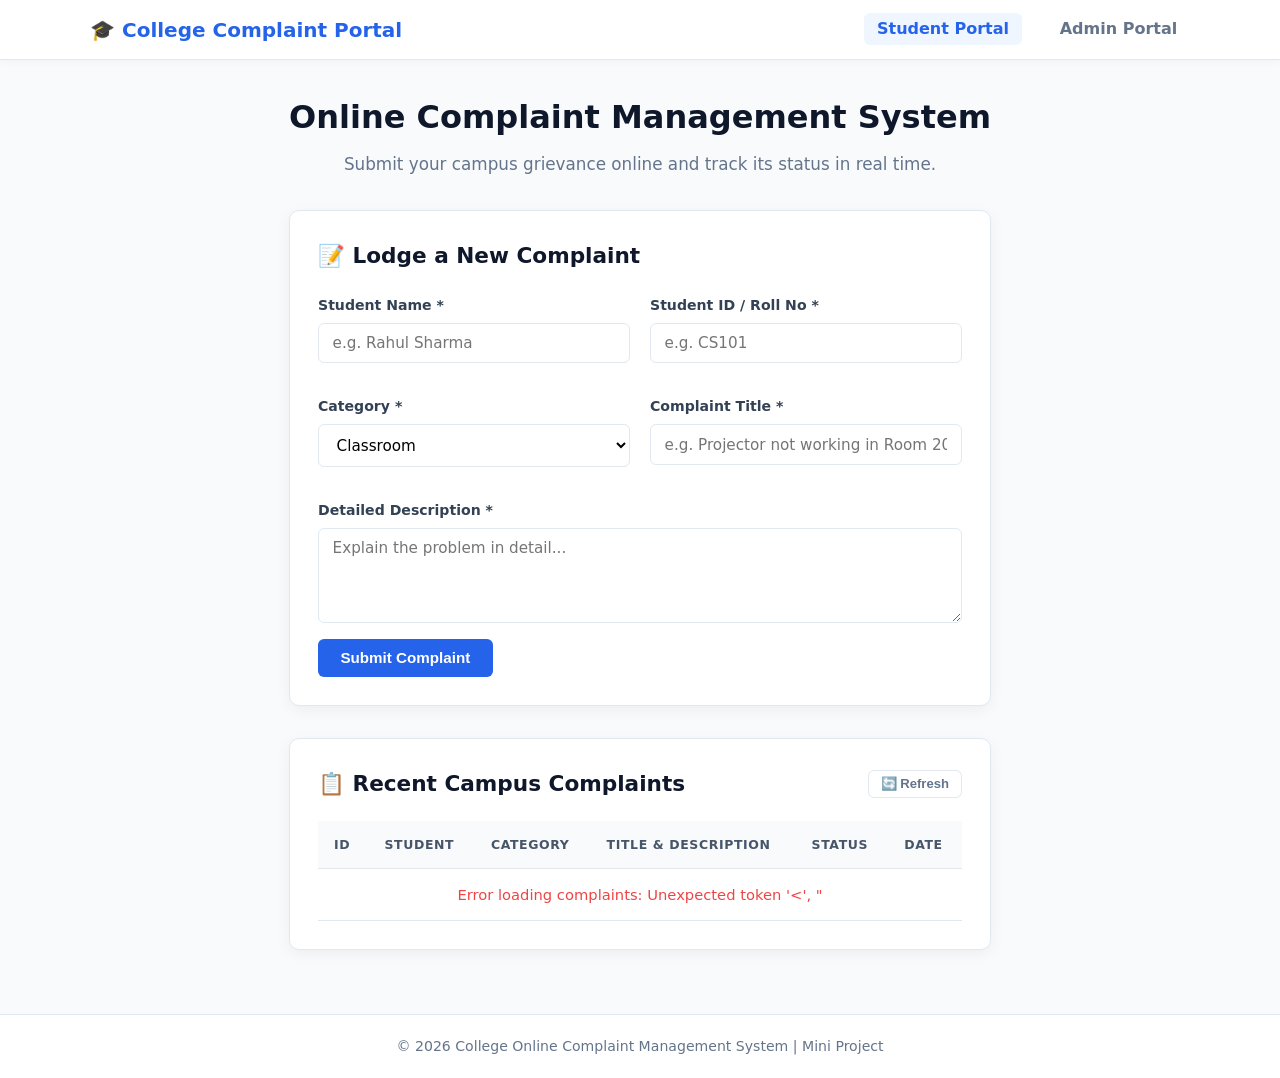
==== index.html @ f193654a "Initial commit - Mini Project Online Complaint Management System" ====
<!DOCTYPE html>
<html lang="en">
<head>
    <meta charset="UTF-8">
    <meta name="viewport" content="width=device-width, initial-scale=1.0">
    <title>Student Complaint Portal - Mini Project</title>
    <link rel="stylesheet" href="style.css">
</head>
<body>
    <!-- Top Navigation -->
    <header class="navbar">
        <div class="nav-container">
            <div class="logo">🎓 College Complaint Portal</div>
            <nav class="nav-links">
                <a href="index.html" class="active">Student Portal</a>
                <a href="admin.html">Admin Portal</a>
            </nav>
        </div>
    </header>

    <main class="container">
        <!-- Hero Title -->
        <section class="hero-section">
            <h1>Online Complaint Management System</h1>
            <p>Submit your campus grievance online and track its status in real time.</p>
        </section>

        <!-- Complaint Submission Form -->
        <section class="card form-card">
            <h2>📝 Lodge a New Complaint</h2>
            <form id="complaintForm">
                <div class="form-row">
                    <div class="form-group">
                        <label for="student_name">Student Name *</label>
                        <input type="text" id="student_name" placeholder="e.g. Rahul Sharma" required>
                    </div>
                    <div class="form-group">
                        <label for="student_id">Student ID / Roll No *</label>
                        <input type="text" id="student_id" placeholder="e.g. CS101" required>
                    </div>
                </div>

                <div class="form-row">
                    <div class="form-group">
                        <label for="category">Category *</label>
                        <select id="category" required>
                            <option value="Classroom">Classroom</option>
                            <option value="Laboratory">Laboratory</option>
                            <option value="Hostel">Hostel</option>
                            <option value="Library">Library</option>
                            <option value="Wi-Fi / Internet">Wi-Fi / Internet</option>
                            <option value="Canteen">Canteen</option>
                            <option value="Other">Other</option>
                        </select>
                    </div>
                    <div class="form-group">
                        <label for="title">Complaint Title *</label>
                        <input type="text" id="title" placeholder="e.g. Projector not working in Room 204" required>
                    </div>
                </div>

                <div class="form-group">
                    <label for="description">Detailed Description *</label>
                    <textarea id="description" rows="4" placeholder="Explain the problem in detail..." required></textarea>
                </div>

                <button type="submit" class="btn btn-primary" id="submitBtn">Submit Complaint</button>
                <div id="formMessage" class="message-box"></div>
            </form>
        </section>

        <!-- Live Complaints List -->
        <section class="card table-card">
            <div class="table-header">
                <h2>📋 Recent Campus Complaints</h2>
                <button class="btn btn-sm btn-outline" onclick="loadComplaints()">🔄 Refresh</button>
            </div>
            
            <div class="table-responsive">
                <table>
                    <thead>
                        <tr>
                            <th>ID</th>
                            <th>Student</th>
                            <th>Category</th>
                            <th>Title & Description</th>
                            <th>Status</th>
                            <th>Date</th>
                        </tr>
                    </thead>
                    <tbody id="complaintsTableBody">
                        <tr>
                            <td colspan="6" class="text-center">Loading complaints from database...</td>
                        </tr>
                    </tbody>
                </table>
            </div>
        </section>
    </main>

    <footer class="footer">
        <p>&copy; 2026 College Online Complaint Management System | Mini Project</p>
    </footer>

    <script src="script.js"></script>
</body>
</html>
---- style.css ----
/* ==========================================================
   Mini Project: Online Complaint Management System
   Clean, Responsive, Modern Stylesheet
   ========================================================== */

:root {
    --primary: #2563eb;
    --primary-hover: #1d4ed8;
    --dark: #0f172a;
    --text: #1e293b;
    --text-muted: #64748b;
    --bg: #f8fafc;
    --card-bg: #ffffff;
    --border: #e2e8f0;
    --radius: 10px;
    --shadow: 0 4px 15px rgba(0, 0, 0, 0.05);

    /* Status Colors */
    --pending-bg: #fef3c7;
    --pending-text: #92400e;
    --pending-border: #fde68a;

    --progress-bg: #dbeafe;
    --progress-text: #1e40af;
    --progress-border: #bfdbfe;

    --resolved-bg: #dcfce7;
    --resolved-text: #166534;
    --resolved-border: #bbf7d0;
}

* {
    box-sizing: border-box;
    margin: 0;
    padding: 0;
}

body {
    font-family: system-ui, -apple-system, BlinkMacSystemFont, "Segoe UI", Roboto, sans-serif;
    background-color: var(--bg);
    color: var(--text);
    line-height: 1.6;
    min-height: 100vh;
    display: flex;
    flex-direction: column;
}

/* Navbar */
.navbar {
    background-color: #ffffff;
    border-bottom: 1px solid var(--border);
    padding: 0.85rem 1.5rem;
    box-shadow: 0 2px 8px rgba(0, 0, 0, 0.03);
}

.navbar-admin {
    background: #0f172a;
    color: white;
}

.nav-container {
    max-width: 1100px;
    margin: 0 auto;
    display: flex;
    justify-content: space-between;
    align-items: center;
}

.logo {
    font-size: 1.25rem;
    font-weight: 700;
    color: var(--primary);
}

.navbar-admin .logo {
    color: #38bdf8;
}

.nav-links a {
    text-decoration: none;
    color: var(--text-muted);
    font-weight: 600;
    margin-left: 1.25rem;
    padding: 0.4rem 0.8rem;
    border-radius: 6px;
    transition: all 0.2s ease;
}

.navbar-admin .nav-links a {
    color: #94a3b8;
}

.nav-links a:hover,
.nav-links a.active {
    color: var(--primary);
    background-color: #eff6ff;
}

.navbar-admin .nav-links a:hover,
.navbar-admin .nav-links a.active {
    color: white;
    background-color: #1e293b;
}

/* Layout */
.container {
    max-width: 1100px;
    margin: 2rem auto;
    padding: 0 1rem;
    flex-grow: 1;
}

/* Hero Section */
.hero-section {
    text-align: center;
    margin-bottom: 2rem;
}

.hero-section h1 {
    font-size: 2rem;
    font-weight: 800;
    color: var(--dark);
    margin-bottom: 0.5rem;
}

.hero-section p {
    color: var(--text-muted);
    font-size: 1.05rem;
}

/* Cards */
.card {
    background: var(--card-bg);
    border: 1px solid var(--border);
    border-radius: var(--radius);
    padding: 1.75rem;
    margin-bottom: 2rem;
    box-shadow: var(--shadow);
}

.card h2 {
    font-size: 1.35rem;
    font-weight: 700;
    color: var(--dark);
    margin-bottom: 1.25rem;
}

/* Forms */
.form-row {
    display: flex;
    gap: 1.25rem;
    margin-bottom: 1rem;
}

.form-group {
    flex: 1;
    display: flex;
    flex-direction: column;
    margin-bottom: 1rem;
}

label {
    font-size: 0.88rem;
    font-weight: 600;
    margin-bottom: 0.4rem;
    color: #334155;
}

input, select, textarea {
    width: 100%;
    padding: 0.65rem 0.85rem;
    border: 1px solid var(--border);
    border-radius: 6px;
    font-size: 0.95rem;
    font-family: inherit;
    background-color: #ffffff;
    transition: border-color 0.2s, box-shadow 0.2s;
}

input:focus, select:focus, textarea:focus {
    outline: none;
    border-color: var(--primary);
    box-shadow: 0 0 0 3px rgba(37, 99, 235, 0.15);
}

/* Buttons */
.btn {
    display: inline-block;
    padding: 0.65rem 1.4rem;
    font-size: 0.95rem;
    font-weight: 600;
    border-radius: 6px;
    border: none;
    cursor: pointer;
    text-decoration: none;
    transition: all 0.2s ease;
}

.btn-primary {
    background-color: var(--primary);
    color: white;
}

.btn-primary:hover {
    background-color: var(--primary-hover);
}

.btn-sm {
    padding: 0.35rem 0.75rem;
    font-size: 0.82rem;
}

.btn-outline {
    background: transparent;
    border: 1px solid var(--border);
    color: var(--text-muted);
}

.btn-outline:hover {
    background: #f1f5f9;
    color: var(--dark);
}

.btn-danger {
    background: #ef4444;
    color: white;
}

.btn-danger:hover {
    background: #dc2626;
}

/* Message Box */
.message-box {
    margin-top: 1rem;
    padding: 0.75rem 1rem;
    border-radius: 6px;
    display: none;
    font-size: 0.9rem;
    font-weight: 500;
}

.message-box.success {
    display: block;
    background-color: var(--resolved-bg);
    color: var(--resolved-text);
    border: 1px solid var(--resolved-border);
}

.message-box.error {
    display: block;
    background-color: #fee2e2;
    color: #991b1b;
    border: 1px solid #fecaca;
}

/* Tables */
.table-header {
    display: flex;
    justify-content: space-between;
    align-items: center;
    margin-bottom: 1.25rem;
    flex-wrap: wrap;
    gap: 0.75rem;
}

.table-header h2 {
    margin-bottom: 0;
}

.table-responsive {
    overflow-x: auto;
}

table {
    width: 100%;
    border-collapse: collapse;
    font-size: 0.92rem;
    text-align: left;
}

th, td {
    padding: 0.85rem 1rem;
    border-bottom: 1px solid var(--border);
    vertical-align: middle;
}

th {
    background-color: #f8fafc;
    font-weight: 600;
    color: #475569;
    text-transform: uppercase;
    font-size: 0.78rem;
    letter-spacing: 0.05em;
}

tbody tr:hover {
    background-color: #f8fafc;
}

/* Status Badges */
.badge {
    display: inline-block;
    padding: 0.28rem 0.65rem;
    font-size: 0.8rem;
    font-weight: 600;
    border-radius: 20px;
    text-transform: uppercase;
    letter-spacing: 0.02em;
}

.badge-pending {
    background-color: var(--pending-bg);
    color: var(--pending-text);
    border: 1px solid var(--pending-border);
}

.badge-in-progress,
.badge-progress {
    background-color: var(--progress-bg);
    color: var(--progress-text);
    border: 1px solid var(--progress-border);
}

.badge-resolved {
    background-color: var(--resolved-bg);
    color: var(--resolved-text);
    border: 1px solid var(--resolved-border);
}

/* Statistics Grid */
.stats-grid {
    display: grid;
    grid-template-columns: repeat(auto-fit, minmax(200px, 1fr));
    gap: 1.25rem;
    margin-bottom: 2rem;
}

.stat-card {
    background: white;
    border: 1px solid var(--border);
    border-radius: var(--radius);
    padding: 1.25rem;
    text-align: center;
    box-shadow: var(--shadow);
}

.stat-num {
    display: block;
    font-size: 2rem;
    font-weight: 800;
    color: var(--dark);
}

.stat-label {
    font-size: 0.85rem;
    font-weight: 600;
    color: var(--text-muted);
    text-transform: uppercase;
}

.stat-pending .stat-num { color: #d97706; }
.stat-progress .stat-num { color: #2563eb; }
.stat-resolved .stat-num { color: #16a34a; }

/* Filter group */
.filter-group {
    display: flex;
    align-items: center;
    gap: 0.5rem;
}

.filter-group select {
    width: auto;
    padding: 0.35rem 0.6rem;
    font-size: 0.85rem;
}

/* Footer */
.footer {
    background: #ffffff;
    border-top: 1px solid var(--border);
    text-align: center;
    padding: 1.25rem;
    color: var(--text-muted);
    font-size: 0.88rem;
    margin-top: auto;
}

.text-center { text-align: center; }

/* Mobile Responsive */
@media (max-width: 768px) {
    .form-row {
        flex-direction: column;
        gap: 0;
    }

    .table-header {
        flex-direction: column;
        align-items: flex-start;
    }

    .filter-group {
        width: 100%;
        justify-content: space-between;
    }
}
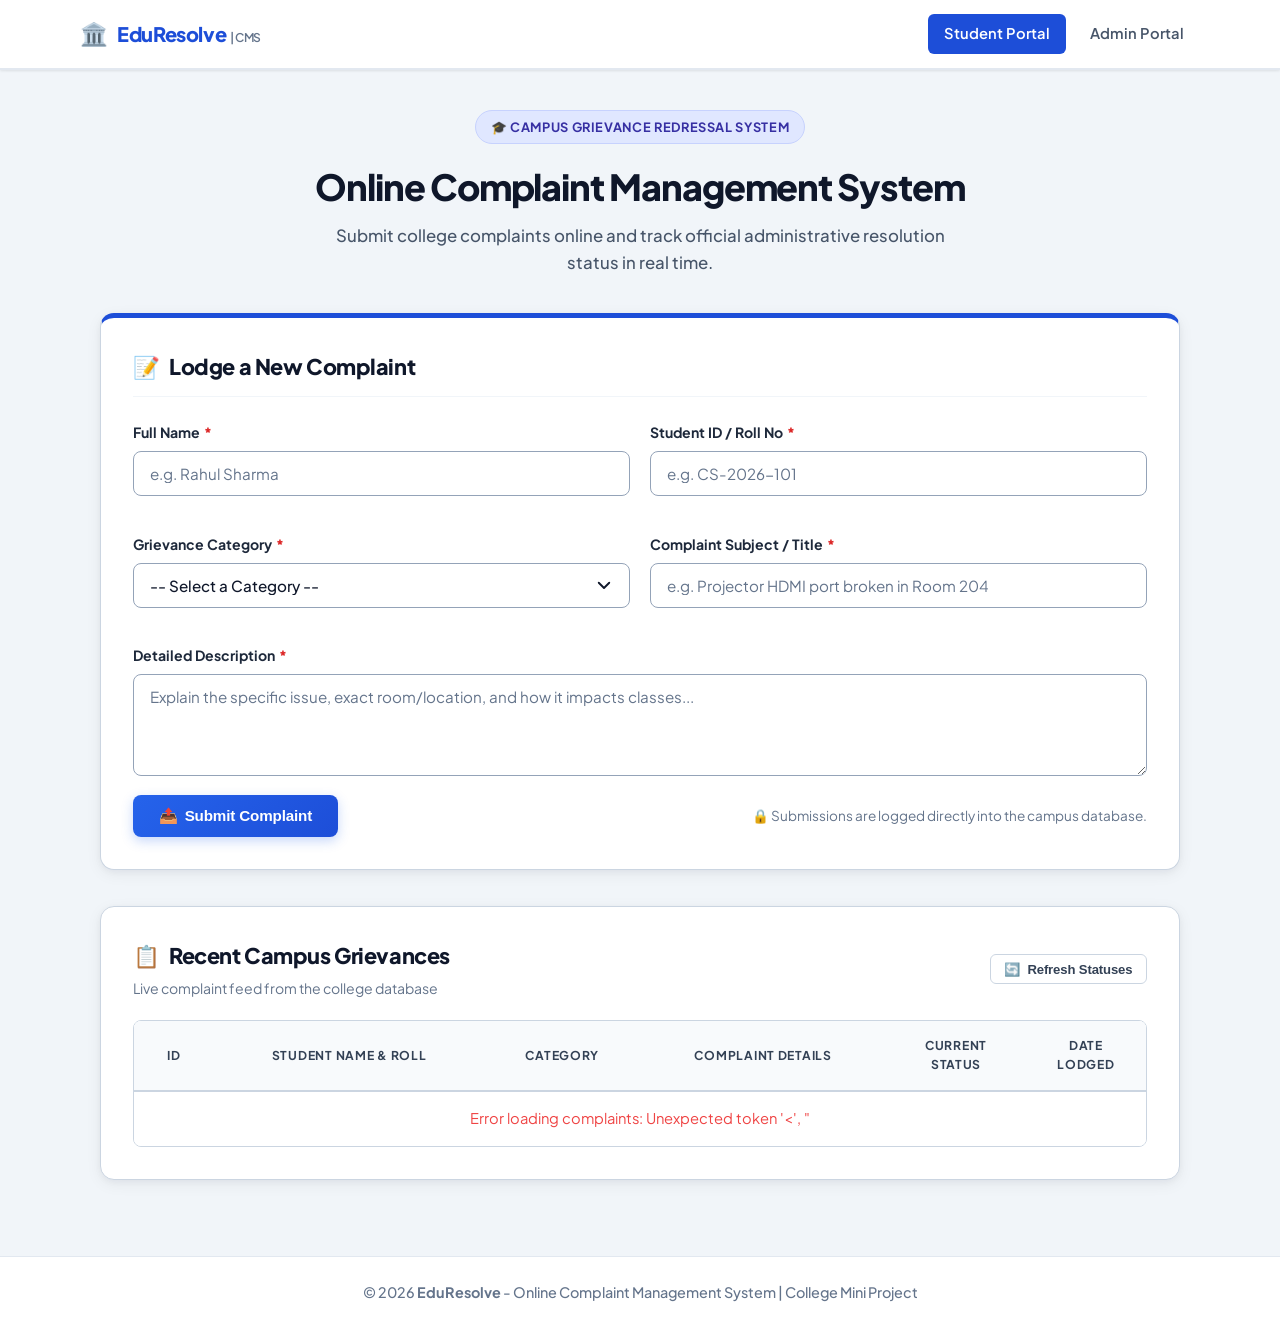
==== commit 3ef60661: "Enhance UI with high-contrast, professional college theme and readable form controls" ====
--- a/index.html
+++ b/index.html
@@ -3,14 +3,17 @@
 <head>
     <meta charset="UTF-8">
     <meta name="viewport" content="width=device-width, initial-scale=1.0">
-    <title>Student Complaint Portal - Mini Project</title>
+    <title>Student Complaint Portal - EduResolve</title>
     <link rel="stylesheet" href="style.css">
 </head>
 <body>
-    <!-- Top Navigation -->
+    <!-- Top Navigation Bar -->
     <header class="navbar">
         <div class="nav-container">
-            <div class="logo">🎓 College Complaint Portal</div>
+            <a href="index.html" class="logo">
+                <span class="logo-icon">🏛️</span>
+                <span>EduResolve <small style="font-size:0.75rem; color:#64748b; font-weight:600;">| CMS</small></span>
+            </a>
             <nav class="nav-links">
                 <a href="index.html" class="active">Student Portal</a>
                 <a href="admin.html">Admin Portal</a>
@@ -19,78 +22,102 @@
     </header>
 
     <main class="container">
-        <!-- Hero Title -->
+        <!-- Page Title & Header -->
         <section class="hero-section">
+            <div class="institution-pill">🎓 Campus Grievance Redressal System</div>
             <h1>Online Complaint Management System</h1>
-            <p>Submit your campus grievance online and track its status in real time.</p>
+            <p>Submit college complaints online and track official administrative resolution status in real time.</p>
         </section>
 
-        <!-- Complaint Submission Form -->
-        <section class="card form-card">
-            <h2>📝 Lodge a New Complaint</h2>
+        <!-- Complaint Submission Form Card -->
+        <section class="card card-accent-primary">
+            <h2 class="card-title">
+                <span>📝</span> Lodge a New Complaint
+            </h2>
+            
             <form id="complaintForm">
                 <div class="form-row">
                     <div class="form-group">
-                        <label for="student_name">Student Name *</label>
-                        <input type="text" id="student_name" placeholder="e.g. Rahul Sharma" required>
+                        <label for="student_name">Full Name <span class="req-star">*</span></label>
+                        <input type="text" id="student_name" placeholder="e.g. Rahul Sharma" required autocomplete="name">
                     </div>
                     <div class="form-group">
-                        <label for="student_id">Student ID / Roll No *</label>
-                        <input type="text" id="student_id" placeholder="e.g. CS101" required>
+                        <label for="student_id">Student ID / Roll No <span class="req-star">*</span></label>
+                        <input type="text" id="student_id" placeholder="e.g. CS-2026-101" required>
                     </div>
                 </div>
 
                 <div class="form-row">
                     <div class="form-group">
-                        <label for="category">Category *</label>
+                        <label for="category">Grievance Category <span class="req-star">*</span></label>
                         <select id="category" required>
-                            <option value="Classroom">Classroom</option>
-                            <option value="Laboratory">Laboratory</option>
-                            <option value="Hostel">Hostel</option>
-                            <option value="Library">Library</option>
-                            <option value="Wi-Fi / Internet">Wi-Fi / Internet</option>
-                            <option value="Canteen">Canteen</option>
-                            <option value="Other">Other</option>
+                            <option value="" disabled selected>-- Select a Category --</option>
+                            <option value="Classroom">Classroom Infrastructure</option>
+                            <option value="Laboratory">Laboratory Equipment</option>
+                            <option value="Hostel">Hostel Maintenance</option>
+                            <option value="Library">Library & Reading Room</option>
+                            <option value="Wi-Fi / Internet">Wi-Fi / Internet Connectivity</option>
+                            <option value="Canteen">Canteen & Cafeteria</option>
+                            <option value="Transport">Campus Transport</option>
+                            <option value="Examination">Examination & Academics</option>
+                            <option value="Other">Other Campus Issue</option>
                         </select>
                     </div>
                     <div class="form-group">
-                        <label for="title">Complaint Title *</label>
-                        <input type="text" id="title" placeholder="e.g. Projector not working in Room 204" required>
+                        <label for="title">Complaint Subject / Title <span class="req-star">*</span></label>
+                        <input type="text" id="title" placeholder="e.g. Projector HDMI port broken in Room 204" required>
                     </div>
                 </div>
 
                 <div class="form-group">
-                    <label for="description">Detailed Description *</label>
-                    <textarea id="description" rows="4" placeholder="Explain the problem in detail..." required></textarea>
+                    <label for="description">Detailed Description <span class="req-star">*</span></label>
+                    <textarea id="description" rows="4" placeholder="Explain the specific issue, exact room/location, and how it impacts classes..." required></textarea>
                 </div>
 
-                <button type="submit" class="btn btn-primary" id="submitBtn">Submit Complaint</button>
+                <div style="display:flex; justify-content:space-between; align-items:center; margin-top:0.5rem; flex-wrap:wrap; gap:1rem;">
+                    <button type="submit" class="btn btn-primary" id="submitBtn">
+                        <span>📤</span> Submit Complaint
+                    </button>
+                    <span style="font-size:0.85rem; color:#64748b;">
+                        🔒 Submissions are logged directly into the campus database.
+                    </span>
+                </div>
+
                 <div id="formMessage" class="message-box"></div>
             </form>
         </section>
 
-        <!-- Live Complaints List -->
-        <section class="card table-card">
+        <!-- Live Complaints List Card -->
+        <section class="card">
             <div class="table-header">
-                <h2>📋 Recent Campus Complaints</h2>
-                <button class="btn btn-sm btn-outline" onclick="loadComplaints()">🔄 Refresh</button>
+                <div>
+                    <h2 class="card-title" style="margin-bottom:0.25rem; border:none; padding:0;">
+                        <span>📋</span> Recent Campus Grievances
+                    </h2>
+                    <p style="font-size:0.88rem; color:#64748b; margin-top:0.25rem;">Live complaint feed from the college database</p>
+                </div>
+                <button class="btn btn-sm btn-outline" onclick="loadComplaints()">
+                    <span>🔄</span> Refresh Statuses
+                </button>
             </div>
             
             <div class="table-responsive">
                 <table>
                     <thead>
                         <tr>
-                            <th>ID</th>
-                            <th>Student</th>
+                            <th style="width: 80px;">ID</th>
+                            <th>Student Name & Roll</th>
                             <th>Category</th>
-                            <th>Title & Description</th>
-                            <th>Status</th>
-                            <th>Date</th>
+                            <th>Complaint Details</th>
+                            <th style="width: 140px;">Current Status</th>
+                            <th style="width: 120px;">Date Lodged</th>
                         </tr>
                     </thead>
                     <tbody id="complaintsTableBody">
                         <tr>
-                            <td colspan="6" class="text-center">Loading complaints from database...</td>
+                            <td colspan="6" class="text-center" style="padding:2.5rem; color:#64748b;">
+                                Loading complaints from database...
+                            </td>
                         </tr>
                     </tbody>
                 </table>
@@ -99,7 +126,7 @@
     </main>
 
     <footer class="footer">
-        <p>&copy; 2026 College Online Complaint Management System | Mini Project</p>
+        <p>&copy; 2026 <strong>EduResolve</strong> - Online Complaint Management System | College Mini Project</p>
     </footer>
 
     <script src="script.js"></script>
--- a/style.css
+++ b/style.css
@@ -1,32 +1,40 @@
 /* ==========================================================
-   Mini Project: Online Complaint Management System
-   Clean, Responsive, Modern Stylesheet
+   COLLEGE ONLINE COMPLAINT MANAGEMENT SYSTEM
+   Professional High-Contrast UI Stylesheet
    ========================================================== */
 
+@import url('https://fonts.googleapis.com/css2?family=Plus+Jakarta+Sans:wght@400;500;600;700;800&display=swap');
+
 :root {
-    --primary: #2563eb;
-    --primary-hover: #1d4ed8;
-    --dark: #0f172a;
-    --text: #1e293b;
-    --text-muted: #64748b;
-    --bg: #f8fafc;
+    --primary: #1d4ed8;            /* Solid Deep Blue */
+    --primary-hover: #1e40af;
+    --primary-light: #eff6ff;
+    --dark: #0f172a;               /* Slate 900 for dark text */
+    --text-main: #0f172a;          /* 100% opaque dark text */
+    --text-muted: #475569;         /* Slate 600 - High contrast readable */
+    --bg-page: #f1f5f9;            /* Crisp light slate background */
     --card-bg: #ffffff;
-    --border: #e2e8f0;
-    --radius: 10px;
-    --shadow: 0 4px 15px rgba(0, 0, 0, 0.05);
-
-    /* Status Colors */
-    --pending-bg: #fef3c7;
-    --pending-text: #92400e;
-    --pending-border: #fde68a;
-
-    --progress-bg: #dbeafe;
-    --progress-text: #1e40af;
-    --progress-border: #bfdbfe;
-
-    --resolved-bg: #dcfce7;
-    --resolved-text: #166534;
-    --resolved-border: #bbf7d0;
+    --border-color: #cbd5e1;       /* Solid crisp border */
+    --border-focus: #2563eb;
+    --radius-lg: 14px;
+    --radius-md: 8px;
+    --radius-sm: 6px;
+    --shadow-sm: 0 1px 3px rgba(0,0,0,0.06), 0 1px 2px rgba(0,0,0,0.04);
+    --shadow-md: 0 4px 16px rgba(15, 23, 42, 0.06), 0 2px 6px rgba(15, 23, 42, 0.04);
+    --shadow-lg: 0 10px 30px rgba(15, 23, 42, 0.08);
+
+    /* High-contrast status badges */
+    --status-pending-bg: #fef3c7;
+    --status-pending-text: #92400e;
+    --status-pending-border: #f59e0b;
+
+    --status-progress-bg: #dbeafe;
+    --status-progress-text: #1e40af;
+    --status-progress-border: #3b82f6;
+
+    --status-resolved-bg: #dcfce7;
+    --status-resolved-text: #14532d;
+    --status-resolved-border: #22c55e;
 }
 
 * {
@@ -36,30 +44,36 @@
 }
 
 body {
-    font-family: system-ui, -apple-system, BlinkMacSystemFont, "Segoe UI", Roboto, sans-serif;
-    background-color: var(--bg);
-    color: var(--text);
+    font-family: 'Plus Jakarta Sans', system-ui, -apple-system, sans-serif;
+    background-color: var(--bg-page);
+    color: var(--text-main);
     line-height: 1.6;
     min-height: 100vh;
     display: flex;
     flex-direction: column;
-}
-
-/* Navbar */
+    -webkit-font-smoothing: antialiased;
+}
+
+/* -------------------------------------------------------------
+   Navigation Bar
+------------------------------------------------------------- */
 .navbar {
-    background-color: #ffffff;
-    border-bottom: 1px solid var(--border);
-    padding: 0.85rem 1.5rem;
-    box-shadow: 0 2px 8px rgba(0, 0, 0, 0.03);
+    background: #ffffff;
+    border-bottom: 2px solid #e2e8f0;
+    padding: 0.9rem 1.5rem;
+    box-shadow: var(--shadow-sm);
+    position: sticky;
+    top: 0;
+    z-index: 100;
 }
 
 .navbar-admin {
     background: #0f172a;
-    color: white;
+    border-bottom: 2px solid #1e293b;
 }
 
 .nav-container {
-    max-width: 1100px;
+    max-width: 1120px;
     margin: 0 auto;
     display: flex;
     justify-content: space-between;
@@ -67,298 +81,460 @@
 }
 
 .logo {
+    display: flex;
+    align-items: center;
+    gap: 0.6rem;
     font-size: 1.25rem;
-    font-weight: 700;
+    font-weight: 800;
     color: var(--primary);
+    text-decoration: none;
+    letter-spacing: -0.02em;
+}
+
+.logo-icon {
+    font-size: 1.4rem;
 }
 
 .navbar-admin .logo {
     color: #38bdf8;
+}
+
+.nav-links {
+    display: flex;
+    gap: 0.5rem;
 }
 
 .nav-links a {
     text-decoration: none;
     color: var(--text-muted);
     font-weight: 600;
-    margin-left: 1.25rem;
-    padding: 0.4rem 0.8rem;
-    border-radius: 6px;
-    transition: all 0.2s ease;
+    font-size: 0.92rem;
+    padding: 0.5rem 1rem;
+    border-radius: var(--radius-sm);
+    transition: all 0.15s ease;
+}
+
+.nav-links a:hover {
+    color: var(--primary);
+    background: var(--primary-light);
+}
+
+.nav-links a.active {
+    color: #ffffff;
+    background: var(--primary);
 }
 
 .navbar-admin .nav-links a {
     color: #94a3b8;
 }
 
-.nav-links a:hover,
-.nav-links a.active {
-    color: var(--primary);
-    background-color: #eff6ff;
-}
-
-.navbar-admin .nav-links a:hover,
+.navbar-admin .nav-links a:hover {
+    color: #ffffff;
+    background: #1e293b;
+}
+
 .navbar-admin .nav-links a.active {
-    color: white;
-    background-color: #1e293b;
-}
-
-/* Layout */
+    color: #ffffff;
+    background: #0284c7;
+}
+
+/* -------------------------------------------------------------
+   Page Container & Hero
+------------------------------------------------------------- */
 .container {
-    max-width: 1100px;
-    margin: 2rem auto;
-    padding: 0 1rem;
+    max-width: 1120px;
+    width: 100%;
+    margin: 2.5rem auto;
+    padding: 0 1.25rem;
     flex-grow: 1;
 }
 
-/* Hero Section */
 .hero-section {
     text-align: center;
-    margin-bottom: 2rem;
+    margin-bottom: 2.25rem;
+}
+
+.institution-pill {
+    display: inline-flex;
+    align-items: center;
+    gap: 0.4rem;
+    padding: 0.35rem 0.9rem;
+    background: #e0e7ff;
+    color: #3730a3;
+    border: 1px solid #c7d2fe;
+    border-radius: 999px;
+    font-size: 0.8rem;
+    font-weight: 700;
+    text-transform: uppercase;
+    letter-spacing: 0.05em;
+    margin-bottom: 0.85rem;
 }
 
 .hero-section h1 {
-    font-size: 2rem;
+    font-size: 2.25rem;
     font-weight: 800;
-    color: var(--dark);
+    color: #0f172a;
+    letter-spacing: -0.03em;
     margin-bottom: 0.5rem;
 }
 
 .hero-section p {
-    color: var(--text-muted);
+    color: #475569;
     font-size: 1.05rem;
-}
-
-/* Cards */
+    font-weight: 500;
+    max-width: 650px;
+    margin: 0 auto;
+}
+
+/* -------------------------------------------------------------
+   Card Styles
+------------------------------------------------------------- */
 .card {
-    background: var(--card-bg);
-    border: 1px solid var(--border);
-    border-radius: var(--radius);
-    padding: 1.75rem;
-    margin-bottom: 2rem;
-    box-shadow: var(--shadow);
-}
-
-.card h2 {
+    background: #ffffff;
+    border: 1.5px solid var(--border-color);
+    border-radius: var(--radius-lg);
+    padding: 2rem;
+    margin-bottom: 2.25rem;
+    box-shadow: var(--shadow-md);
+    position: relative;
+    overflow: hidden;
+}
+
+.card-accent-primary {
+    border-top: 5px solid var(--primary);
+}
+
+.card-accent-dark {
+    border-top: 5px solid #0f172a;
+}
+
+.card-title {
+    display: flex;
+    align-items: center;
+    gap: 0.6rem;
     font-size: 1.35rem;
-    font-weight: 700;
-    color: var(--dark);
-    margin-bottom: 1.25rem;
-}
-
-/* Forms */
+    font-weight: 800;
+    color: #0f172a;
+    letter-spacing: -0.02em;
+    margin-bottom: 1.5rem;
+    padding-bottom: 0.75rem;
+    border-bottom: 1.5px solid #f1f5f9;
+}
+
+/* -------------------------------------------------------------
+   High-Contrast Form Inputs & Selects
+------------------------------------------------------------- */
 .form-row {
     display: flex;
     gap: 1.25rem;
-    margin-bottom: 1rem;
+    margin-bottom: 1.15rem;
 }
 
 .form-group {
     flex: 1;
     display: flex;
     flex-direction: column;
-    margin-bottom: 1rem;
+    margin-bottom: 1.15rem;
 }
 
 label {
     font-size: 0.88rem;
-    font-weight: 600;
-    margin-bottom: 0.4rem;
-    color: #334155;
-}
-
+    font-weight: 700;
+    margin-bottom: 0.45rem;
+    color: #1e293b !important; /* Always dark readable text */
+    display: flex;
+    align-items: center;
+    gap: 0.25rem;
+}
+
+.req-star {
+    color: #dc2626;
+    font-weight: 800;
+}
+
+/* Input, Select, Textarea - CRITICAL HIGH CONTRAST FIX */
 input, select, textarea {
     width: 100%;
-    padding: 0.65rem 0.85rem;
-    border: 1px solid var(--border);
-    border-radius: 6px;
+    padding: 0.75rem 1rem;
     font-size: 0.95rem;
+    font-weight: 500;
     font-family: inherit;
-    background-color: #ffffff;
-    transition: border-color 0.2s, box-shadow 0.2s;
+    color: #0f172a !important;              /* Solid dark text */
+    background-color: #ffffff !important;     /* Pure white background */
+    border: 1.5px solid #94a3b8 !important;   /* Distinct slate border */
+    border-radius: var(--radius-md);
+    transition: all 0.2s ease-in-out;
+    -webkit-appearance: none;
+    -moz-appearance: none;
+    appearance: none;
+}
+
+/* Select custom dropdown arrow with high visibility */
+select {
+    background-image: url("data:image/svg+xml,%3Csvg xmlns='http://www.w3.org/2000/svg' fill='none' viewBox='0 0 24 24' stroke='%230f172a'%3E%3Cpath stroke-linecap='round' stroke-linejoin='round' stroke-width='2.5' d='M19 9l-7 7-7-7'%3E%3C/path%3E%3C/svg%3E");
+    background-repeat: no-repeat;
+    background-position: right 1rem center;
+    background-size: 1.1rem;
+    padding-right: 2.75rem;
+    cursor: pointer;
+}
+
+/* Option dropdown styling - ensures visible dark text in all browsers */
+option {
+    color: #0f172a !important;
+    background-color: #ffffff !important;
+    font-size: 0.95rem;
+    padding: 0.5rem;
+}
+
+input::placeholder, textarea::placeholder {
+    color: #64748b !important;
+    opacity: 1 !important;
+    font-weight: 400;
 }
 
 input:focus, select:focus, textarea:focus {
     outline: none;
-    border-color: var(--primary);
-    box-shadow: 0 0 0 3px rgba(37, 99, 235, 0.15);
-}
-
-/* Buttons */
+    border-color: var(--primary) !important;
+    box-shadow: 0 0 0 4px rgba(37, 99, 235, 0.18) !important;
+    background-color: #ffffff !important;
+    color: #0f172a !important;
+}
+
+/* Fix browser auto-fill washing out colors */
+input:-webkit-autofill,
+input:-webkit-autofill:hover, 
+input:-webkit-autofill:focus, 
+textarea:-webkit-autofill,
+select:-webkit-autofill {
+    -webkit-text-fill-color: #0f172a !important;
+    -webkit-box-shadow: 0 0 0px 1000px #ffffff inset !important;
+    transition: background-color 5000s ease-in-out 0s;
+}
+
+/* -------------------------------------------------------------
+   Buttons
+------------------------------------------------------------- */
 .btn {
-    display: inline-block;
-    padding: 0.65rem 1.4rem;
+    display: inline-flex;
+    align-items: center;
+    justify-content: center;
+    gap: 0.45rem;
+    padding: 0.75rem 1.6rem;
     font-size: 0.95rem;
-    font-weight: 600;
-    border-radius: 6px;
+    font-weight: 700;
+    border-radius: var(--radius-md);
     border: none;
     cursor: pointer;
     text-decoration: none;
     transition: all 0.2s ease;
+    letter-spacing: -0.01em;
 }
 
 .btn-primary {
-    background-color: var(--primary);
-    color: white;
+    background: linear-gradient(135deg, #2563eb, #1d4ed8);
+    color: #ffffff;
+    box-shadow: 0 4px 12px rgba(37, 99, 235, 0.25);
 }
 
 .btn-primary:hover {
-    background-color: var(--primary-hover);
+    background: linear-gradient(135deg, #1d4ed8, #1e40af);
+    box-shadow: 0 6px 16px rgba(37, 99, 235, 0.35);
+    transform: translateY(-1px);
+}
+
+.btn-primary:active {
+    transform: translateY(0);
 }
 
 .btn-sm {
-    padding: 0.35rem 0.75rem;
+    padding: 0.4rem 0.85rem;
     font-size: 0.82rem;
+    border-radius: var(--radius-sm);
 }
 
 .btn-outline {
-    background: transparent;
-    border: 1px solid var(--border);
-    color: var(--text-muted);
+    background: #ffffff;
+    border: 1.5px solid #cbd5e1;
+    color: #334155;
 }
 
 .btn-outline:hover {
-    background: #f1f5f9;
-    color: var(--dark);
+    background: #f8fafc;
+    border-color: #94a3b8;
+    color: #0f172a;
 }
 
 .btn-danger {
+    background: #fee2e2;
+    color: #b91c1c;
+    border: 1px solid #fca5a5;
+}
+
+.btn-danger:hover {
     background: #ef4444;
-    color: white;
-}
-
-.btn-danger:hover {
-    background: #dc2626;
-}
-
-/* Message Box */
+    color: #ffffff;
+    border-color: #ef4444;
+}
+
+/* -------------------------------------------------------------
+   Feedback Alert Boxes
+------------------------------------------------------------- */
 .message-box {
-    margin-top: 1rem;
-    padding: 0.75rem 1rem;
-    border-radius: 6px;
+    margin-top: 1.25rem;
+    padding: 0.9rem 1.25rem;
+    border-radius: var(--radius-md);
     display: none;
-    font-size: 0.9rem;
-    font-weight: 500;
+    font-size: 0.95rem;
+    font-weight: 600;
 }
 
 .message-box.success {
     display: block;
-    background-color: var(--resolved-bg);
-    color: var(--resolved-text);
-    border: 1px solid var(--resolved-border);
+    background-color: #ecfdf5;
+    color: #065f46;
+    border: 1.5px solid #6ee7b7;
 }
 
 .message-box.error {
     display: block;
-    background-color: #fee2e2;
+    background-color: #fef2f2;
     color: #991b1b;
-    border: 1px solid #fecaca;
-}
-
-/* Tables */
+    border: 1.5px solid #fca5a5;
+}
+
+/* -------------------------------------------------------------
+   Table Design
+------------------------------------------------------------- */
 .table-header {
     display: flex;
     justify-content: space-between;
     align-items: center;
     margin-bottom: 1.25rem;
     flex-wrap: wrap;
-    gap: 0.75rem;
+    gap: 1rem;
 }
 
 .table-header h2 {
-    margin-bottom: 0;
+    font-size: 1.35rem;
+    font-weight: 800;
+    color: #0f172a;
 }
 
 .table-responsive {
     overflow-x: auto;
+    border: 1.5px solid var(--border-color);
+    border-radius: var(--radius-md);
 }
 
 table {
     width: 100%;
     border-collapse: collapse;
+    background: #ffffff;
     font-size: 0.92rem;
-    text-align: left;
 }
 
 th, td {
-    padding: 0.85rem 1rem;
-    border-bottom: 1px solid var(--border);
+    padding: 0.95rem 1.15rem;
+    border-bottom: 1px solid #e2e8f0;
     vertical-align: middle;
 }
 
 th {
     background-color: #f8fafc;
-    font-weight: 600;
+    font-weight: 700;
+    color: #334155;
+    text-transform: uppercase;
+    font-size: 0.76rem;
+    letter-spacing: 0.06em;
+    border-bottom: 2px solid #cbd5e1;
+}
+
+tbody tr:last-child td {
+    border-bottom: none;
+}
+
+tbody tr:hover {
+    background-color: #f8fafc;
+}
+
+/* -------------------------------------------------------------
+   Status Badges - High Visibility
+------------------------------------------------------------- */
+.badge {
+    display: inline-flex;
+    align-items: center;
+    gap: 0.35rem;
+    padding: 0.35rem 0.75rem;
+    font-size: 0.8rem;
+    font-weight: 700;
+    border-radius: 999px;
+    letter-spacing: 0.02em;
+    text-transform: uppercase;
+    white-space: nowrap;
+}
+
+.badge-pending {
+    background-color: var(--status-pending-bg) !important;
+    color: var(--status-pending-text) !important;
+    border: 1.5px solid var(--status-pending-border) !important;
+}
+
+.badge-in-progress,
+.badge-progress {
+    background-color: var(--status-progress-bg) !important;
+    color: var(--status-progress-text) !important;
+    border: 1.5px solid var(--status-progress-border) !important;
+}
+
+.badge-resolved {
+    background-color: var(--status-resolved-bg) !important;
+    color: var(--status-resolved-text) !important;
+    border: 1.5px solid var(--status-resolved-border) !important;
+}
+
+/* -------------------------------------------------------------
+   Admin Statistics Counter Cards
+------------------------------------------------------------- */
+.stats-grid {
+    display: grid;
+    grid-template-columns: repeat(auto-fit, minmax(220px, 1fr));
+    gap: 1.25rem;
+    margin-bottom: 2.25rem;
+}
+
+.stat-card {
+    background: #ffffff;
+    border: 1.5px solid var(--border-color);
+    border-radius: var(--radius-lg);
+    padding: 1.5rem;
+    text-align: center;
+    box-shadow: var(--shadow-md);
+    transition: transform 0.2s ease;
+}
+
+.stat-card:hover {
+    transform: translateY(-2px);
+}
+
+.stat-num {
+    display: block;
+    font-size: 2.4rem;
+    font-weight: 800;
+    line-height: 1.1;
+    margin-bottom: 0.35rem;
+    letter-spacing: -0.03em;
+}
+
+.stat-label {
+    font-size: 0.82rem;
+    font-weight: 700;
     color: #475569;
     text-transform: uppercase;
-    font-size: 0.78rem;
     letter-spacing: 0.05em;
 }
 
-tbody tr:hover {
-    background-color: #f8fafc;
-}
-
-/* Status Badges */
-.badge {
-    display: inline-block;
-    padding: 0.28rem 0.65rem;
-    font-size: 0.8rem;
-    font-weight: 600;
-    border-radius: 20px;
-    text-transform: uppercase;
-    letter-spacing: 0.02em;
-}
-
-.badge-pending {
-    background-color: var(--pending-bg);
-    color: var(--pending-text);
-    border: 1px solid var(--pending-border);
-}
-
-.badge-in-progress,
-.badge-progress {
-    background-color: var(--progress-bg);
-    color: var(--progress-text);
-    border: 1px solid var(--progress-border);
-}
-
-.badge-resolved {
-    background-color: var(--resolved-bg);
-    color: var(--resolved-text);
-    border: 1px solid var(--resolved-border);
-}
-
-/* Statistics Grid */
-.stats-grid {
-    display: grid;
-    grid-template-columns: repeat(auto-fit, minmax(200px, 1fr));
-    gap: 1.25rem;
-    margin-bottom: 2rem;
-}
-
-.stat-card {
-    background: white;
-    border: 1px solid var(--border);
-    border-radius: var(--radius);
-    padding: 1.25rem;
-    text-align: center;
-    box-shadow: var(--shadow);
-}
-
-.stat-num {
-    display: block;
-    font-size: 2rem;
-    font-weight: 800;
-    color: var(--dark);
-}
-
-.stat-label {
-    font-size: 0.85rem;
-    font-weight: 600;
-    color: var(--text-muted);
-    text-transform: uppercase;
-}
-
+.stat-total .stat-num { color: #0f172a; }
 .stat-pending .stat-num { color: #d97706; }
 .stat-progress .stat-num { color: #2563eb; }
 .stat-resolved .stat-num { color: #16a34a; }
@@ -367,30 +543,47 @@
 .filter-group {
     display: flex;
     align-items: center;
-    gap: 0.5rem;
+    gap: 0.6rem;
 }
 
 .filter-group select {
     width: auto;
-    padding: 0.35rem 0.6rem;
-    font-size: 0.85rem;
+    padding: 0.45rem 2rem 0.45rem 0.75rem;
+    font-size: 0.88rem;
+    font-weight: 600;
 }
 
 /* Footer */
 .footer {
     background: #ffffff;
-    border-top: 1px solid var(--border);
+    border-top: 1.5px solid #e2e8f0;
     text-align: center;
-    padding: 1.25rem;
-    color: var(--text-muted);
-    font-size: 0.88rem;
+    padding: 1.5rem;
+    color: #64748b;
+    font-size: 0.9rem;
+    font-weight: 500;
     margin-top: auto;
 }
 
 .text-center { text-align: center; }
 
-/* Mobile Responsive */
+/* -------------------------------------------------------------
+   Mobile Responsive Rules
+------------------------------------------------------------- */
 @media (max-width: 768px) {
+    .container {
+        margin: 1.5rem auto;
+        padding: 0 1rem;
+    }
+
+    .hero-section h1 {
+        font-size: 1.75rem;
+    }
+
+    .card {
+        padding: 1.35rem;
+    }
+
     .form-row {
         flex-direction: column;
         gap: 0;
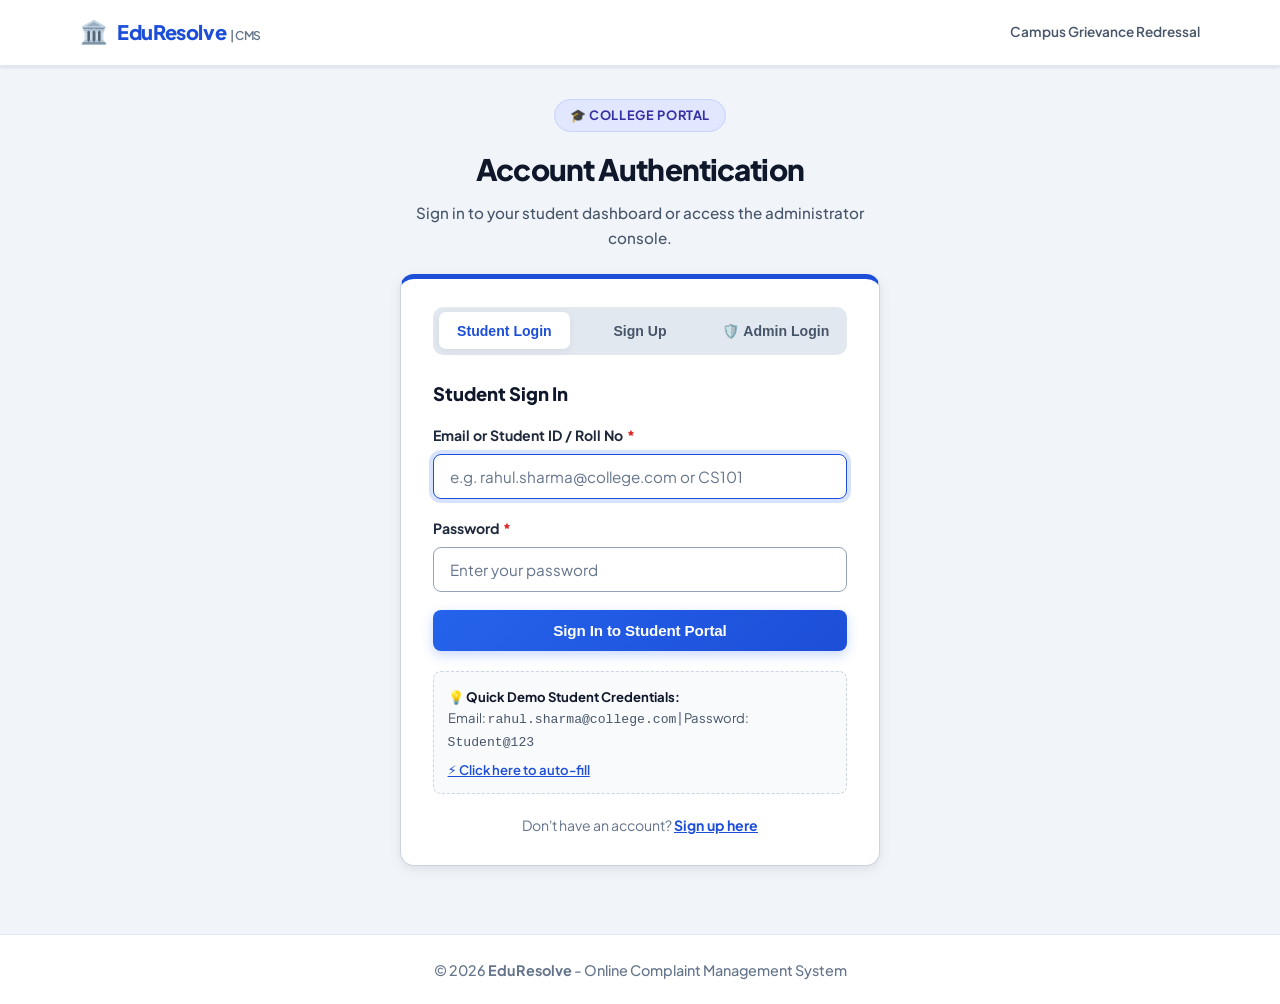
==== commit 0e2baeb4: "Add authentication portal with student login, registration, and admin console" ====
--- a/index.html
+++ b/index.html
@@ -3,132 +3,235 @@
 <head>
     <meta charset="UTF-8">
     <meta name="viewport" content="width=device-width, initial-scale=1.0">
-    <title>Student Complaint Portal - EduResolve</title>
+    <title>Login & Registration - Online Complaint Portal</title>
     <link rel="stylesheet" href="style.css">
+    <style>
+        .auth-container {
+            max-width: 520px;
+            margin: 2rem auto;
+        }
+        .auth-tabs {
+            display: flex;
+            background: #e2e8f0;
+            padding: 0.35rem;
+            border-radius: 10px;
+            margin-bottom: 1.5rem;
+            gap: 0.25rem;
+        }
+        .auth-tab-btn {
+            flex: 1;
+            padding: 0.65rem 0.5rem;
+            border: none;
+            background: transparent;
+            font-size: 0.88rem;
+            font-weight: 700;
+            color: #475569;
+            border-radius: 7px;
+            cursor: pointer;
+            transition: all 0.2s;
+            text-align: center;
+        }
+        .auth-tab-btn.active {
+            background: #ffffff;
+            color: var(--primary);
+            box-shadow: 0 2px 8px rgba(0,0,0,0.06);
+        }
+        .auth-tab-btn.active.admin-tab {
+            color: #0f172a;
+        }
+        .auth-panel {
+            display: none;
+        }
+        .auth-panel.active {
+            display: block;
+        }
+        .demo-callout {
+            background: #f8fafc;
+            border: 1.5px dashed #cbd5e1;
+            border-radius: 8px;
+            padding: 0.85rem;
+            margin-top: 1.25rem;
+            font-size: 0.82rem;
+            color: #475569;
+        }
+        .demo-callout strong {
+            color: #0f172a;
+        }
+        .demo-btn {
+            cursor: pointer;
+            text-decoration: underline;
+            color: var(--primary);
+            font-weight: 600;
+        }
+    </style>
 </head>
 <body>
-    <!-- Top Navigation Bar -->
+    <!-- Top Nav -->
     <header class="navbar">
         <div class="nav-container">
             <a href="index.html" class="logo">
                 <span class="logo-icon">🏛️</span>
                 <span>EduResolve <small style="font-size:0.75rem; color:#64748b; font-weight:600;">| CMS</small></span>
             </a>
-            <nav class="nav-links">
-                <a href="index.html" class="active">Student Portal</a>
-                <a href="admin.html">Admin Portal</a>
-            </nav>
+            <span style="font-size:0.85rem; font-weight:600; color:#475569;">Campus Grievance Redressal</span>
         </div>
     </header>
 
-    <main class="container">
-        <!-- Page Title & Header -->
-        <section class="hero-section">
-            <div class="institution-pill">🎓 Campus Grievance Redressal System</div>
-            <h1>Online Complaint Management System</h1>
-            <p>Submit college complaints online and track official administrative resolution status in real time.</p>
-        </section>
-
-        <!-- Complaint Submission Form Card -->
-        <section class="card card-accent-primary">
-            <h2 class="card-title">
-                <span>📝</span> Lodge a New Complaint
-            </h2>
+    <main class="container auth-container">
+        <!-- Hero Title -->
+        <div class="hero-section" style="margin-bottom:1.5rem;">
+            <div class="institution-pill">🎓 College Portal</div>
+            <h1 style="font-size:1.85rem;">Account Authentication</h1>
+            <p style="font-size:0.95rem;">Sign in to your student dashboard or access the administrator console.</p>
+        </div>
+
+        <!-- Auth Card -->
+        <div class="card card-accent-primary" style="padding:1.75rem 2rem;">
+            <!-- Tabs -->
+            <div class="auth-tabs">
+                <button class="auth-tab-btn active" onclick="switchAuthTab('student-login')">
+                    Student Login
+                </button>
+                <button class="auth-tab-btn" onclick="switchAuthTab('student-register')">
+                    Sign Up
+                </button>
+                <button class="auth-tab-btn" onclick="switchAuthTab('admin-login')">
+                    🛡️ Admin Login
+                </button>
+            </div>
+
+            <!-- Panel 1: Student Login -->
+            <div id="panel-student-login" class="auth-panel active">
+                <h3 style="font-size:1.15rem; font-weight:800; margin-bottom:1rem; color:#0f172a;">Student Sign In</h3>
+                <form id="studentLoginForm">
+                    <div class="form-group">
+                        <label for="login_identifier">Email or Student ID / Roll No <span class="req-star">*</span></label>
+                        <input type="text" id="login_identifier" placeholder="e.g. rahul.sharma@college.com or CS101" required autofocus>
+                    </div>
+                    <div class="form-group">
+                        <label for="login_password">Password <span class="req-star">*</span></label>
+                        <input type="password" id="login_password" placeholder="Enter your password" required>
+                    </div>
+                    <button type="submit" class="btn btn-primary" style="width:100%;" id="studentLoginBtn">
+                        Sign In to Student Portal
+                    </button>
+                </form>
+
+                <div class="demo-callout">
+                    <div><strong>💡 Quick Demo Student Credentials:</strong></div>
+                    <div>Email: <code>rahul.sharma@college.com</code> | Password: <code>Student@123</code></div>
+                    <div style="margin-top:0.35rem;">
+                        <a href="javascript:void(0)" class="demo-btn" onclick="fillStudentDemo()">⚡ Click here to auto-fill</a>
+                    </div>
+                </div>
+
+                <div style="text-align:center; margin-top:1.25rem; font-size:0.88rem; color:#64748b;">
+                    Don't have an account? <a href="javascript:void(0)" onclick="switchAuthTab('student-register')" style="color:var(--primary); font-weight:700;">Sign up here</a>
+                </div>
+            </div>
+
+            <!-- Panel 2: Student Registration -->
+            <div id="panel-student-register" class="auth-panel">
+                <h3 style="font-size:1.15rem; font-weight:800; margin-bottom:1rem; color:#0f172a;">Create Student Account</h3>
+                <form id="studentRegisterForm">
+                    <div class="form-group">
+                        <label for="reg_fullname">Full Name <span class="req-star">*</span></label>
+                        <input type="text" id="reg_fullname" placeholder="e.g. John Doe" required>
+                    </div>
+                    <div class="form-row">
+                        <div class="form-group">
+                            <label for="reg_student_id">Roll No / Student ID <span class="req-star">*</span></label>
+                            <input type="text" id="reg_student_id" placeholder="e.g. CS105" required>
+                        </div>
+                        <div class="form-group">
+                            <label for="reg_email">Email Address <span class="req-star">*</span></label>
+                            <input type="email" id="reg_email" placeholder="student@college.com" required>
+                        </div>
+                    </div>
+                    <div class="form-row">
+                        <div class="form-group">
+                            <label for="reg_password">Password (min 6 chars) <span class="req-star">*</span></label>
+                            <input type="password" id="reg_password" placeholder="Create password" required>
+                        </div>
+                        <div class="form-group">
+                            <label for="reg_confirm_password">Confirm Password <span class="req-star">*</span></label>
+                            <input type="password" id="reg_confirm_password" placeholder="Repeat password" required>
+                        </div>
+                    </div>
+                    <button type="submit" class="btn btn-primary" style="width:100%;" id="studentRegisterBtn">
+                        Register Account
+                    </button>
+                </form>
+
+                <div style="text-align:center; margin-top:1.25rem; font-size:0.88rem; color:#64748b;">
+                    Already registered? <a href="javascript:void(0)" onclick="switchAuthTab('student-login')" style="color:var(--primary); font-weight:700;">Sign in here</a>
+                </div>
+            </div>
+
+            <!-- Panel 3: Admin Login -->
+            <div id="panel-admin-login" class="auth-panel">
+                <h3 style="font-size:1.15rem; font-weight:800; margin-bottom:1rem; color:#0f172a;">Administrator Sign In</h3>
+                <form id="adminLoginForm">
+                    <div class="form-group">
+                        <label for="admin_email">Admin Email <span class="req-star">*</span></label>
+                        <input type="email" id="admin_email" placeholder="admin@college.com" required>
+                    </div>
+                    <div class="form-group">
+                        <label for="admin_password">Admin Password <span class="req-star">*</span></label>
+                        <input type="password" id="admin_password" placeholder="Enter admin password" required>
+                    </div>
+                    <button type="submit" class="btn" style="width:100%; background:#0f172a; color:#ffffff;" id="adminLoginBtn">
+                        Sign In to Admin Console
+                    </button>
+                </form>
+
+                <div class="demo-callout">
+                    <div><strong>🛡️ Default Admin Credentials:</strong></div>
+                    <div>Email: <code>admin@college.com</code> | Password: <code>Admin@123</code></div>
+                    <div style="margin-top:0.35rem;">
+                        <a href="javascript:void(0)" class="demo-btn" onclick="fillAdminDemo()">⚡ Click here to auto-fill</a>
+                    </div>
+                </div>
+            </div>
+
+            <!-- Message Banner -->
+            <div id="authMessage" class="message-box"></div>
+        </div>
+    </main>
+
+    <footer class="footer">
+        <p>&copy; 2026 <strong>EduResolve</strong> - Online Complaint Management System</p>
+    </footer>
+
+    <script src="script.js"></script>
+    <script>
+        function switchAuthTab(tabName) {
+            document.querySelectorAll('.auth-tab-btn').forEach(btn => btn.classList.remove('active'));
+            document.querySelectorAll('.auth-panel').forEach(p => p.classList.remove('active'));
             
-            <form id="complaintForm">
-                <div class="form-row">
-                    <div class="form-group">
-                        <label for="student_name">Full Name <span class="req-star">*</span></label>
-                        <input type="text" id="student_name" placeholder="e.g. Rahul Sharma" required autocomplete="name">
-                    </div>
-                    <div class="form-group">
-                        <label for="student_id">Student ID / Roll No <span class="req-star">*</span></label>
-                        <input type="text" id="student_id" placeholder="e.g. CS-2026-101" required>
-                    </div>
-                </div>
-
-                <div class="form-row">
-                    <div class="form-group">
-                        <label for="category">Grievance Category <span class="req-star">*</span></label>
-                        <select id="category" required>
-                            <option value="" disabled selected>-- Select a Category --</option>
-                            <option value="Classroom">Classroom Infrastructure</option>
-                            <option value="Laboratory">Laboratory Equipment</option>
-                            <option value="Hostel">Hostel Maintenance</option>
-                            <option value="Library">Library & Reading Room</option>
-                            <option value="Wi-Fi / Internet">Wi-Fi / Internet Connectivity</option>
-                            <option value="Canteen">Canteen & Cafeteria</option>
-                            <option value="Transport">Campus Transport</option>
-                            <option value="Examination">Examination & Academics</option>
-                            <option value="Other">Other Campus Issue</option>
-                        </select>
-                    </div>
-                    <div class="form-group">
-                        <label for="title">Complaint Subject / Title <span class="req-star">*</span></label>
-                        <input type="text" id="title" placeholder="e.g. Projector HDMI port broken in Room 204" required>
-                    </div>
-                </div>
-
-                <div class="form-group">
-                    <label for="description">Detailed Description <span class="req-star">*</span></label>
-                    <textarea id="description" rows="4" placeholder="Explain the specific issue, exact room/location, and how it impacts classes..." required></textarea>
-                </div>
-
-                <div style="display:flex; justify-content:space-between; align-items:center; margin-top:0.5rem; flex-wrap:wrap; gap:1rem;">
-                    <button type="submit" class="btn btn-primary" id="submitBtn">
-                        <span>📤</span> Submit Complaint
-                    </button>
-                    <span style="font-size:0.85rem; color:#64748b;">
-                        🔒 Submissions are logged directly into the campus database.
-                    </span>
-                </div>
-
-                <div id="formMessage" class="message-box"></div>
-            </form>
-        </section>
-
-        <!-- Live Complaints List Card -->
-        <section class="card">
-            <div class="table-header">
-                <div>
-                    <h2 class="card-title" style="margin-bottom:0.25rem; border:none; padding:0;">
-                        <span>📋</span> Recent Campus Grievances
-                    </h2>
-                    <p style="font-size:0.88rem; color:#64748b; margin-top:0.25rem;">Live complaint feed from the college database</p>
-                </div>
-                <button class="btn btn-sm btn-outline" onclick="loadComplaints()">
-                    <span>🔄</span> Refresh Statuses
-                </button>
-            </div>
-            
-            <div class="table-responsive">
-                <table>
-                    <thead>
-                        <tr>
-                            <th style="width: 80px;">ID</th>
-                            <th>Student Name & Roll</th>
-                            <th>Category</th>
-                            <th>Complaint Details</th>
-                            <th style="width: 140px;">Current Status</th>
-                            <th style="width: 120px;">Date Lodged</th>
-                        </tr>
-                    </thead>
-                    <tbody id="complaintsTableBody">
-                        <tr>
-                            <td colspan="6" class="text-center" style="padding:2.5rem; color:#64748b;">
-                                Loading complaints from database...
-                            </td>
-                        </tr>
-                    </tbody>
-                </table>
-            </div>
-        </section>
-    </main>
-
-    <footer class="footer">
-        <p>&copy; 2026 <strong>EduResolve</strong> - Online Complaint Management System | College Mini Project</p>
-    </footer>
-
-    <script src="script.js"></script>
+            if (tabName === 'student-login') {
+                document.querySelectorAll('.auth-tab-btn')[0].classList.add('active');
+                document.getElementById('panel-student-login').classList.add('active');
+            } else if (tabName === 'student-register') {
+                document.querySelectorAll('.auth-tab-btn')[1].classList.add('active');
+                document.getElementById('panel-student-register').classList.add('active');
+            } else if (tabName === 'admin-login') {
+                document.querySelectorAll('.auth-tab-btn')[2].classList.add('active');
+                document.getElementById('panel-admin-login').classList.add('active');
+            }
+            const msg = document.getElementById('authMessage');
+            if (msg) msg.style.display = 'none';
+        }
+
+        function fillStudentDemo() {
+            document.getElementById('login_identifier').value = 'rahul.sharma@college.com';
+            document.getElementById('login_password').value = 'Student@123';
+        }
+
+        function fillAdminDemo() {
+            document.getElementById('admin_email').value = 'admin@college.com';
+            document.getElementById('admin_password').value = 'Admin@123';
+        }
+    </script>
 </body>
 </html>
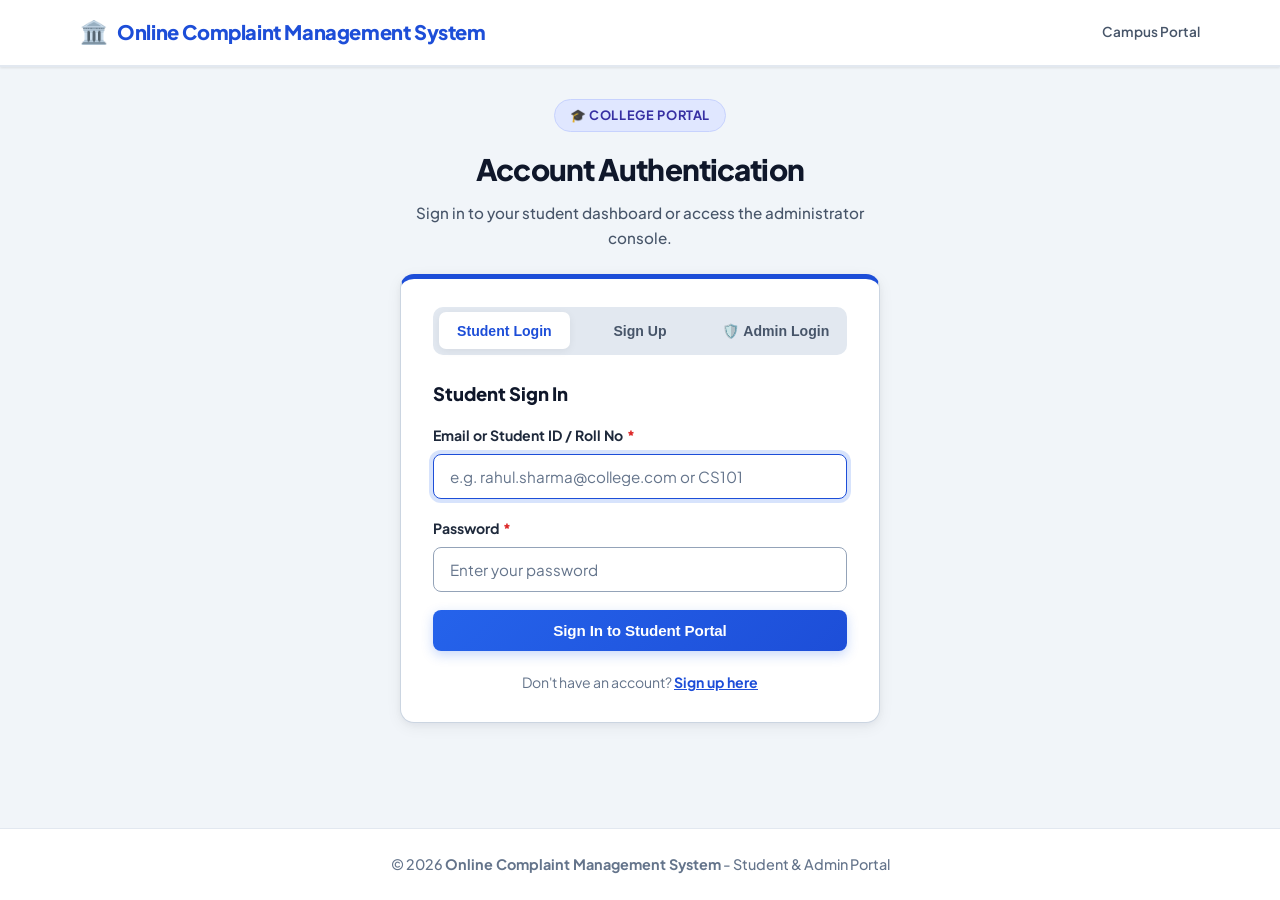
==== commit acaf7bce: "Switch to Option B: 100% official college production portal UI without demo hints" ====
--- a/index.html
+++ b/index.html
@@ -71,9 +71,9 @@
         <div class="nav-container">
             <a href="index.html" class="logo">
                 <span class="logo-icon">🏛️</span>
-                <span>EduResolve <small style="font-size:0.75rem; color:#64748b; font-weight:600;">| CMS</small></span>
+                <span>Online Complaint Management System</span>
             </a>
-            <span style="font-size:0.85rem; font-weight:600; color:#475569;">Campus Grievance Redressal</span>
+            <span style="font-size:0.85rem; font-weight:600; color:#475569;">Campus Portal</span>
         </div>
     </header>
 
@@ -117,14 +117,6 @@
                     </button>
                 </form>
 
-                <div class="demo-callout">
-                    <div><strong>💡 Quick Demo Student Credentials:</strong></div>
-                    <div>Email: <code>rahul.sharma@college.com</code> | Password: <code>Student@123</code></div>
-                    <div style="margin-top:0.35rem;">
-                        <a href="javascript:void(0)" class="demo-btn" onclick="fillStudentDemo()">⚡ Click here to auto-fill</a>
-                    </div>
-                </div>
-
                 <div style="text-align:center; margin-top:1.25rem; font-size:0.88rem; color:#64748b;">
                     Don't have an account? <a href="javascript:void(0)" onclick="switchAuthTab('student-register')" style="color:var(--primary); font-weight:700;">Sign up here</a>
                 </div>
@@ -184,14 +176,6 @@
                         Sign In to Admin Console
                     </button>
                 </form>
-
-                <div class="demo-callout">
-                    <div><strong>🛡️ Default Admin Credentials:</strong></div>
-                    <div>Email: <code>admin@college.com</code> | Password: <code>Admin@123</code></div>
-                    <div style="margin-top:0.35rem;">
-                        <a href="javascript:void(0)" class="demo-btn" onclick="fillAdminDemo()">⚡ Click here to auto-fill</a>
-                    </div>
-                </div>
             </div>
 
             <!-- Message Banner -->
@@ -200,7 +184,7 @@
     </main>
 
     <footer class="footer">
-        <p>&copy; 2026 <strong>EduResolve</strong> - Online Complaint Management System</p>
+        <p>&copy; 2026 <strong>Online Complaint Management System</strong> - Student & Admin Portal</p>
     </footer>
 
     <script src="script.js"></script>
@@ -222,16 +206,6 @@
             const msg = document.getElementById('authMessage');
             if (msg) msg.style.display = 'none';
         }
-
-        function fillStudentDemo() {
-            document.getElementById('login_identifier').value = 'rahul.sharma@college.com';
-            document.getElementById('login_password').value = 'Student@123';
-        }
-
-        function fillAdminDemo() {
-            document.getElementById('admin_email').value = 'admin@college.com';
-            document.getElementById('admin_password').value = 'Admin@123';
-        }
     </script>
 </body>
 </html>
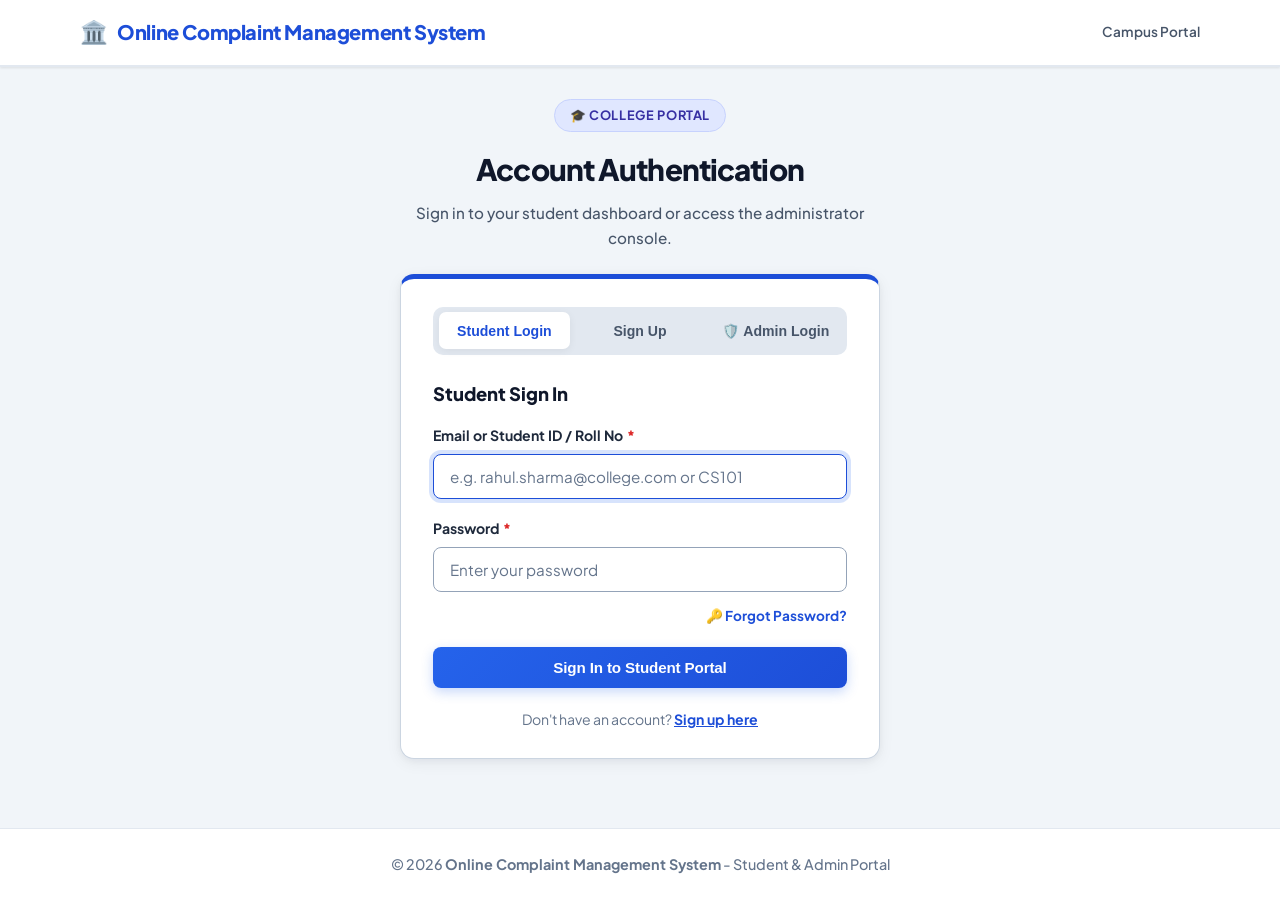
==== commit 57113f54: "Add student Forgot Password via Email OTP and keep admin demo credentials with autofill" ====
--- a/index.html
+++ b/index.html
@@ -112,6 +112,9 @@
                         <label for="login_password">Password <span class="req-star">*</span></label>
                         <input type="password" id="login_password" placeholder="Enter your password" required>
                     </div>
+                    <div style="display:flex; justify-content:flex-end; margin-bottom:1.25rem; margin-top:-0.35rem;">
+                        <a href="javascript:void(0)" onclick="openForgotPassword()" style="font-size:0.85rem; color:var(--primary); font-weight:700; text-decoration:none;">🔑 Forgot Password?</a>
+                    </div>
                     <button type="submit" class="btn btn-primary" style="width:100%;" id="studentLoginBtn">
                         Sign In to Student Portal
                     </button>
@@ -176,6 +179,60 @@
                         Sign In to Admin Console
                     </button>
                 </form>
+
+                <div class="demo-callout" style="background:#f8fafc; border:1.5px dashed #cbd5e1; border-radius:8px; padding:0.85rem; margin-top:1.25rem; font-size:0.82rem; color:#475569;">
+                    <div><strong>🛡️ Default Admin Credentials:</strong></div>
+                    <div>Email: <code>admin@college.com</code> | Password: <code>Admin@123</code></div>
+                    <div style="margin-top:0.35rem;">
+                        <a href="javascript:void(0)" class="demo-btn" onclick="fillAdminDemo()" style="color:var(--primary); font-weight:700; text-decoration:underline; cursor:pointer;">⚡ Click here to auto-fill</a>
+                    </div>
+                </div>
+            </div>
+
+            <!-- Panel 4: Forgot Password via Email OTP -->
+            <div id="panel-forgot-password" class="auth-panel">
+                <div style="display:flex; align-items:center; justify-content:space-between; margin-bottom:0.75rem;">
+                    <h3 style="font-size:1.15rem; font-weight:800; color:#0f172a; margin:0;">Reset Student Password</h3>
+                    <a href="javascript:void(0)" onclick="switchAuthTab('student-login')" style="font-size:0.82rem; color:#64748b; font-weight:600; text-decoration:none;">← Back to Login</a>
+                </div>
+                <p style="font-size:0.85rem; color:#64748b; margin-bottom:1.25rem;">Verify your registered college email to receive a 6-digit OTP code.</p>
+
+                <!-- Step 1: Send OTP -->
+                <div id="fp-step-1">
+                    <form id="requestOtpForm">
+                        <div class="form-group">
+                            <label for="fp_email">Registered Student Email <span class="req-star">*</span></label>
+                            <input type="email" id="fp_email" placeholder="e.g. rahul.sharma@college.com" required>
+                        </div>
+                        <button type="submit" class="btn btn-primary" style="width:100%;" id="sendOtpBtn">
+                            📩 Send 6-Digit OTP
+                        </button>
+                    </form>
+                </div>
+
+                <!-- Step 2: Verify OTP & Reset Password -->
+                <div id="fp-step-2" style="display:none;">
+                    <form id="verifyOtpForm">
+                        <div class="form-group">
+                            <label for="fp_otp">Enter 6-Digit OTP Code <span class="req-star">*</span></label>
+                            <input type="text" id="fp_otp" placeholder="e.g. 123456" maxlength="6" pattern="[0-9]{6}" required style="letter-spacing:0.25rem; font-weight:700; font-size:1.15rem; text-align:center;">
+                        </div>
+                        <div class="form-group">
+                            <label for="fp_new_password">New Password (min 6 chars) <span class="req-star">*</span></label>
+                            <input type="password" id="fp_new_password" placeholder="Create new password" required>
+                        </div>
+                        <div class="form-group">
+                            <label for="fp_confirm_password">Confirm New Password <span class="req-star">*</span></label>
+                            <input type="password" id="fp_confirm_password" placeholder="Repeat new password" required>
+                        </div>
+                        <button type="submit" class="btn btn-primary" style="width:100%;" id="verifyOtpBtn">
+                            🔐 Verify OTP & Set New Password
+                        </button>
+                        <div style="text-align:center; margin-top:0.85rem;">
+                            <a href="javascript:void(0)" onclick="resendOtp()" style="font-size:0.82rem; color:var(--primary); font-weight:600;">Didn't receive code? Resend OTP</a>
+                        </div>
+                    </form>
+                </div>
             </div>
 
             <!-- Message Banner -->
@@ -206,6 +263,29 @@
             const msg = document.getElementById('authMessage');
             if (msg) msg.style.display = 'none';
         }
+
+        function openForgotPassword() {
+            document.querySelectorAll('.auth-tab-btn').forEach(btn => btn.classList.remove('active'));
+            document.querySelectorAll('.auth-panel').forEach(p => p.classList.remove('active'));
+            document.getElementById('panel-forgot-password').classList.add('active');
+            document.getElementById('fp-step-1').style.display = 'block';
+            document.getElementById('fp-step-2').style.display = 'none';
+            const msg = document.getElementById('authMessage');
+            if (msg) msg.style.display = 'none';
+        }
+
+        function fillAdminDemo() {
+            document.getElementById('admin_email').value = 'admin@college.com';
+            document.getElementById('admin_password').value = 'Admin@123';
+        }
+
+        function resendOtp() {
+            const form = document.getElementById('requestOtpForm');
+            if (form) {
+                document.getElementById('fp-step-1').style.display = 'block';
+                document.getElementById('fp-step-2').style.display = 'none';
+            }
+        }
     </script>
 </body>
 </html>
